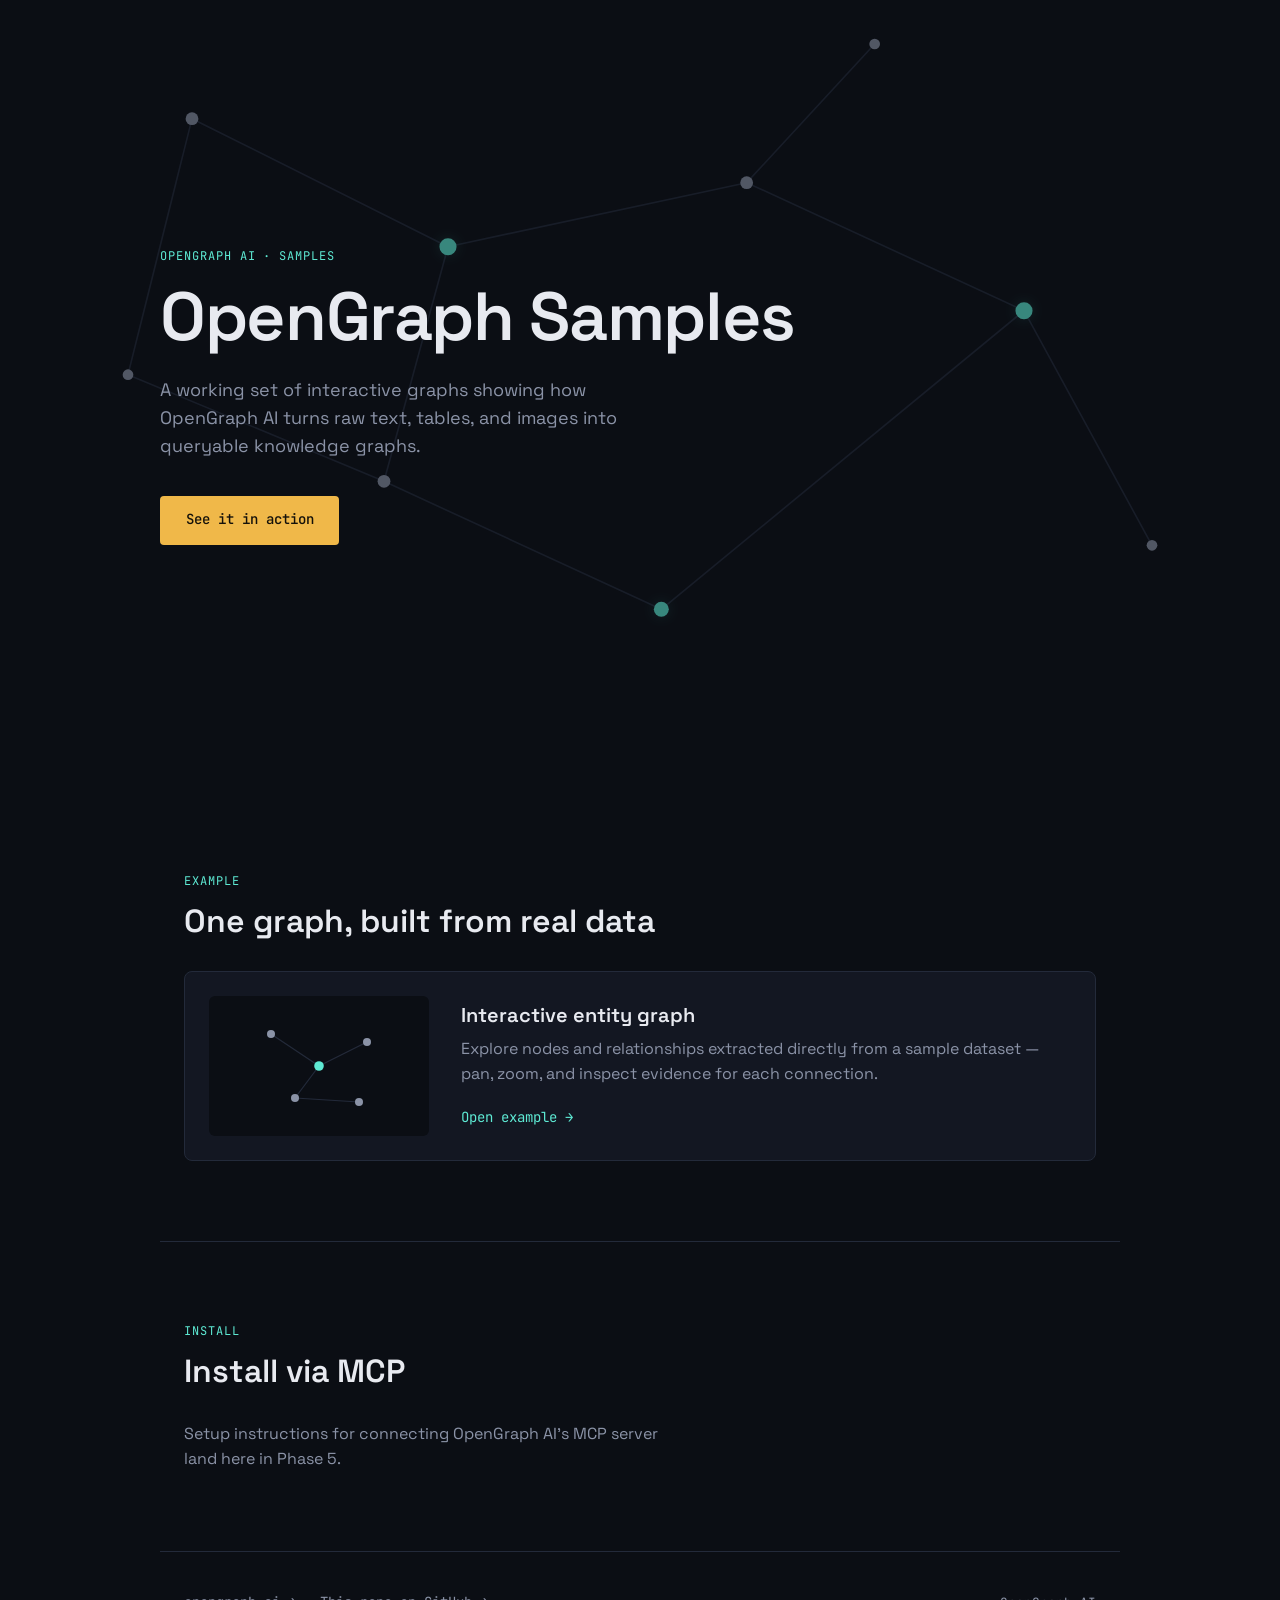
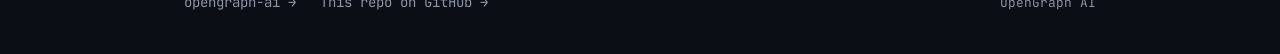
==== index.html @ 24774e09 "Build landing page" ====
<!DOCTYPE html>
<html lang="en">
<head>
  <meta charset="UTF-8">
  <meta name="viewport" content="width=device-width, initial-scale=1.0">
  <title>OpenGraph Samples</title>
  <meta name="description" content="Interactive graph examples from OpenGraph AI">

  <!-- Open Graph meta tags for social share previews -->
  <meta property="og:title" content="OpenGraph Samples">
  <meta property="og:description" content="Interactive graph examples from OpenGraph AI">
  <meta property="og:image" content="assets/og-preview.png">

  <link rel="preconnect" href="https://fonts.googleapis.com">
  <link rel="preconnect" href="https://fonts.gstatic.com" crossorigin>
  <link href="https://fonts.googleapis.com/css2?family=JetBrains+Mono:wght@400;500&family=Space+Grotesk:wght@400;500;600;700&display=swap" rel="stylesheet">

  <link rel="stylesheet" href="styles.css">
</head>
<body>

  <!-- ============ HERO ============ -->
  <header class="hero">
    <svg class="hero__graph" viewBox="0 0 1200 800" preserveAspectRatio="xMidYMid slice" aria-hidden="true">
      <g class="hero__edges">
        <line x1="180" y1="140" x2="420" y2="260" />
        <line x1="420" y1="260" x2="360" y2="480" />
        <line x1="420" y1="260" x2="700" y2="200" />
        <line x1="700" y1="200" x2="960" y2="320" />
        <line x1="700" y1="200" x2="820" y2="70" />
        <line x1="360" y1="480" x2="620" y2="600" />
        <line x1="620" y1="600" x2="960" y2="320" />
        <line x1="960" y1="320" x2="1080" y2="540" />
        <line x1="180" y1="140" x2="120" y2="380" />
        <line x1="120" y1="380" x2="360" y2="480" />
      </g>
      <g class="hero__nodes">
        <circle cx="180" cy="140" r="6" />
        <circle cx="420" cy="260" r="8" class="is-accent" />
        <circle cx="700" cy="200" r="6" />
        <circle cx="960" cy="320" r="8" class="is-accent" />
        <circle cx="820" cy="70" r="5" />
        <circle cx="360" cy="480" r="6" />
        <circle cx="620" cy="600" r="7" class="is-accent" />
        <circle cx="1080" cy="540" r="5" />
        <circle cx="120" cy="380" r="5" />
      </g>
    </svg>

    <div class="hero__content">
      <p class="eyebrow">OpenGraph AI · Samples</p>
      <h1>OpenGraph Samples</h1>
      <p class="hero__pitch">A working set of interactive graphs showing how OpenGraph AI turns raw text, tables, and images into queryable knowledge graphs.</p>
      <a class="btn btn--primary" href="#example">See it in action</a>
    </div>
  </header>

  <!-- ============ EXAMPLE CARD ============ -->
  <main>
    <section id="example" class="section">
      <p class="eyebrow">Example</p>
      <h2>One graph, built from real data</h2>

      <a class="card" href="image/examples/graph.html">
        <div class="card__thumb" aria-hidden="true">
          <svg viewBox="0 0 200 140">
            <line x1="40" y1="30" x2="100" y2="70" />
            <line x1="100" y1="70" x2="160" y2="40" />
            <line x1="100" y1="70" x2="70" y2="110" />
            <line x1="70" y1="110" x2="150" y2="115" />
            <circle cx="40" cy="30" r="5" />
            <circle cx="100" cy="70" r="6" class="is-accent" />
            <circle cx="160" cy="40" r="5" />
            <circle cx="70" cy="110" r="5" />
            <circle cx="150" cy="115" r="5" />
          </svg>
        </div>
        <div class="card__body">
          <h3>Interactive entity graph</h3>
          <p>Explore nodes and relationships extracted directly from a sample dataset — pan, zoom, and inspect evidence for each connection.</p>
          <span class="card__link">Open example →</span>
        </div>
      </a>
    </section>

    <!-- ============ INSTALL MCP ============ -->
    <section id="install" class="section section--install">
      <p class="eyebrow">Install</p>
      <h2>Install via MCP</h2>
      <p class="section__note">Setup instructions for connecting OpenGraph AI's MCP server land here in Phase 5.</p>
    </section>
  </main>

  <!-- ============ FOOTER ============ -->
  <footer class="footer">
    <div class="footer__links">
      <a href="https://github.com/OpenGraphAI/opengraph-ai">opengraph-ai →</a>
      <a href="https://github.com/OpenGraphAI/opengraph-samples-MB">This repo on GitHub →</a>
    </div>
    <p class="footer__meta">OpenGraph AI</p>
  </footer>

</body>
</html>
---- styles.css ----
/* ==========================================================================
   Tokens
   ========================================================================== */
:root {
  --bg: #0B0E14;
  --surface: #131722;
  --surface-border: #232A3A;
  --text: #E8EAF0;
  --text-muted: #8B93A7;
  --accent: #5EEAD4;
  --accent-dim: #5EEAD433;
  --accent-2: #F0B849;

  --font-display: 'Space Grotesk', system-ui, sans-serif;
  --font-body: 'Space Grotesk', system-ui, sans-serif;
  --font-mono: 'JetBrains Mono', ui-monospace, 'SF Mono', monospace;

  --max-width: 960px;
}

/* ==========================================================================
   Reset / base
   ========================================================================== */
* {
  box-sizing: border-box;
}

html {
  scroll-behavior: smooth;
}

@media (prefers-reduced-motion: reduce) {
  html {
    scroll-behavior: auto;
  }
}

body {
  margin: 0;
  background: var(--bg);
  color: var(--text);
  font-family: var(--font-body);
  line-height: 1.55;
  -webkit-font-smoothing: antialiased;
}

a {
  color: inherit;
}

h1, h2, h3 {
  font-family: var(--font-display);
  font-weight: 600;
  line-height: 1.15;
  margin: 0;
}

p {
  margin: 0;
}

:focus-visible {
  outline: 2px solid var(--accent);
  outline-offset: 3px;
}

.eyebrow {
  font-family: var(--font-mono);
  font-size: 0.75rem;
  letter-spacing: 0.08em;
  text-transform: uppercase;
  color: var(--accent);
  margin: 0 0 0.75rem;
}

/* ==========================================================================
   Hero
   ========================================================================== */
.hero {
  position: relative;
  min-height: 88vh;
  display: flex;
  align-items: center;
  overflow: hidden;
  padding: 2rem 1.5rem;
}

.hero__graph {
  position: absolute;
  inset: 0;
  width: 100%;
  height: 100%;
  opacity: 0.55;
}

.hero__edges line {
  stroke: var(--surface-border);
  stroke-width: 1.5;
}

.hero__nodes circle {
  fill: var(--text-muted);
}

.hero__nodes circle.is-accent {
  fill: var(--accent);
  filter: drop-shadow(0 0 6px var(--accent-dim));
}

.hero__content {
  position: relative;
  z-index: 1;
  max-width: var(--max-width);
  margin: 0 auto;
  width: 100%;
}

.hero h1 {
  font-size: clamp(2.5rem, 6vw, 4.25rem);
  letter-spacing: -0.02em;
  margin-bottom: 1.25rem;
}

.hero__pitch {
  max-width: 42ch;
  font-size: 1.125rem;
  color: var(--text-muted);
  margin-bottom: 2.25rem;
}

/* ==========================================================================
   Buttons
   ========================================================================== */
.btn {
  display: inline-block;
  font-family: var(--font-mono);
  font-size: 0.875rem;
  font-weight: 500;
  text-decoration: none;
  padding: 0.85rem 1.6rem;
  border-radius: 4px;
  transition: transform 0.15s ease, background 0.15s ease;
}

.btn--primary {
  background: var(--accent-2);
  color: #14110A;
}

.btn--primary:hover {
  transform: translateY(-1px);
  background: #f5c363;
}

/* ==========================================================================
   Sections
   ========================================================================== */
.section {
  max-width: var(--max-width);
  margin: 0 auto;
  padding: 5rem 1.5rem;
}

.section h2 {
  font-size: clamp(1.5rem, 3vw, 2rem);
  margin-bottom: 2rem;
  max-width: 32ch;
}

.section--install {
  border-top: 1px solid var(--surface-border);
}

.section__note {
  color: var(--text-muted);
  max-width: 48ch;
}

/* ==========================================================================
   Example card
   ========================================================================== */
.card {
  display: grid;
  grid-template-columns: 220px 1fr;
  gap: 2rem;
  align-items: stretch;
  background: var(--surface);
  border: 1px solid var(--surface-border);
  border-radius: 8px;
  padding: 1.5rem;
  text-decoration: none;
  color: var(--text);
  transition: border-color 0.15s ease, transform 0.15s ease;
}

.card:hover {
  border-color: var(--accent);
  transform: translateY(-2px);
}

.card__thumb {
  background: var(--bg);
  border-radius: 6px;
  display: flex;
  align-items: center;
  justify-content: center;
  min-height: 140px;
}

.card__thumb svg {
  width: 80%;
  height: 80%;
}

.card__thumb line {
  stroke: var(--surface-border);
  stroke-width: 1.5;
}

.card__thumb circle {
  fill: var(--text-muted);
}

.card__thumb circle.is-accent {
  fill: var(--accent);
}

.card__body {
  display: flex;
  flex-direction: column;
  justify-content: center;
}

.card__body h3 {
  font-size: 1.25rem;
  margin-bottom: 0.6rem;
}

.card__body p {
  color: var(--text-muted);
  margin-bottom: 1.25rem;
}

.card__link {
  font-family: var(--font-mono);
  font-size: 0.875rem;
  color: var(--accent);
}

/* ==========================================================================
   Footer
   ========================================================================== */
.footer {
  border-top: 1px solid var(--surface-border);
  padding: 2.5rem 1.5rem;
  max-width: var(--max-width);
  margin: 0 auto;
  display: flex;
  flex-wrap: wrap;
  justify-content: space-between;
  gap: 1rem;
  align-items: center;
}

.footer__links {
  display: flex;
  gap: 1.5rem;
  flex-wrap: wrap;
}

.footer__links a {
  font-family: var(--font-mono);
  font-size: 0.875rem;
  text-decoration: none;
  color: var(--text-muted);
}

.footer__links a:hover {
  color: var(--accent);
}

.footer__meta {
  font-family: var(--font-mono);
  font-size: 0.8rem;
  color: var(--text-muted);
}

/* ==========================================================================
   Mobile (~380px)
   ========================================================================== */
@media (max-width: 480px) {
  .hero {
    min-height: 92vh;
    padding: 1.5rem 1.25rem;
  }

  .section {
    padding: 3.5rem 1.25rem;
  }

  .card {
    grid-template-columns: 1fr;
  }

  .card__thumb {
    min-height: 120px;
  }

  .footer {
    flex-direction: column;
    align-items: flex-start;
  }
}
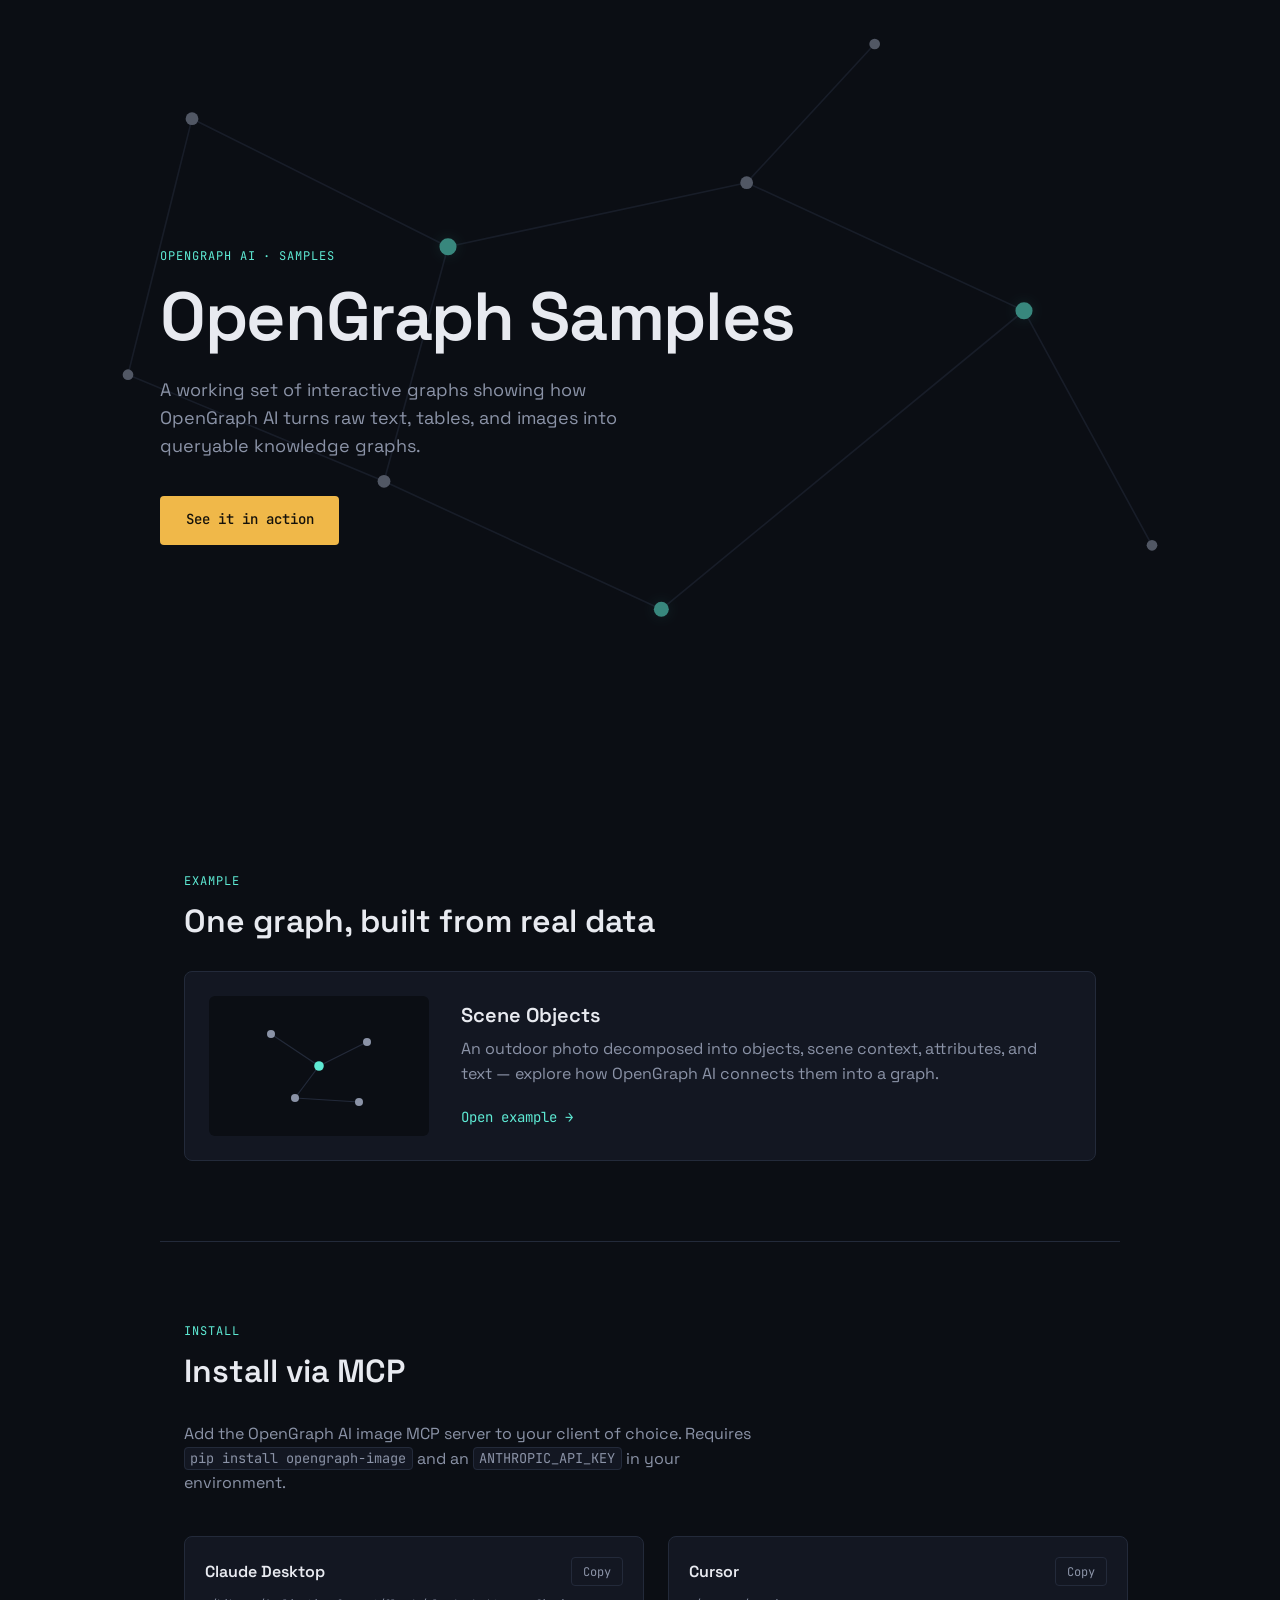
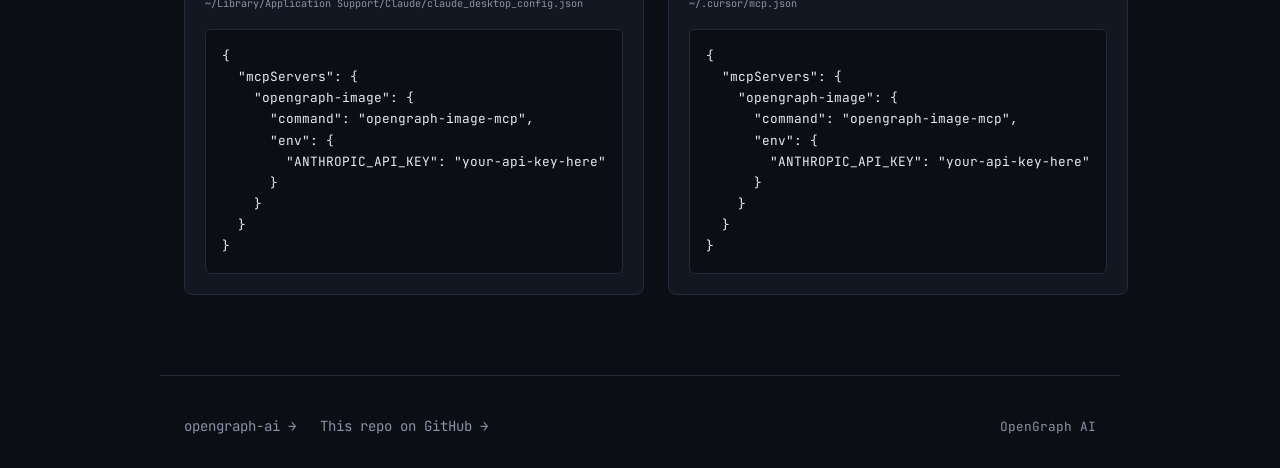
==== commit 93f9e525: "Add MCP install CTA" ====
--- a/index.html
+++ b/index.html
@@ -61,7 +61,7 @@
       <p class="eyebrow">Example</p>
       <h2>One graph, built from real data</h2>
 
-      <a class="card" href="image/examples/graph.html">
+      <a class="card" href="image/examples/scene-objects/graph.html">
         <div class="card__thumb" aria-hidden="true">
           <svg viewBox="0 0 200 140">
             <line x1="40" y1="30" x2="100" y2="70" />
@@ -76,8 +76,8 @@
           </svg>
         </div>
         <div class="card__body">
-          <h3>Interactive entity graph</h3>
-          <p>Explore nodes and relationships extracted directly from a sample dataset — pan, zoom, and inspect evidence for each connection.</p>
+          <h3>Scene Objects</h3>
+          <p>An outdoor photo decomposed into objects, scene context, attributes, and text — explore how OpenGraph AI connects them into a graph.</p>
           <span class="card__link">Open example →</span>
         </div>
       </a>
@@ -87,7 +87,45 @@
     <section id="install" class="section section--install">
       <p class="eyebrow">Install</p>
       <h2>Install via MCP</h2>
-      <p class="section__note">Setup instructions for connecting OpenGraph AI's MCP server land here in Phase 5.</p>
+      <p class="section__note">Add the OpenGraph AI image MCP server to your client of choice. Requires <code>pip install opengraph-image</code> and an <code>ANTHROPIC_API_KEY</code> in your environment.</p>
+
+      <div class="mcp-grid">
+        <div class="mcp-card">
+          <div class="mcp-card__header">
+            <h3>Claude Desktop</h3>
+            <button class="copy-btn" data-copy-target="mcp-claude-desktop">Copy</button>
+          </div>
+          <p class="mcp-card__path"><code>~/Library/Application Support/Claude/claude_desktop_config.json</code></p>
+          <pre id="mcp-claude-desktop"><code>{
+  "mcpServers": {
+    "opengraph-image": {
+      "command": "opengraph-image-mcp",
+      "env": {
+        "ANTHROPIC_API_KEY": "your-api-key-here"
+      }
+    }
+  }
+}</code></pre>
+        </div>
+
+        <div class="mcp-card">
+          <div class="mcp-card__header">
+            <h3>Cursor</h3>
+            <button class="copy-btn" data-copy-target="mcp-cursor">Copy</button>
+          </div>
+          <p class="mcp-card__path"><code>~/.cursor/mcp.json</code></p>
+          <pre id="mcp-cursor"><code>{
+  "mcpServers": {
+    "opengraph-image": {
+      "command": "opengraph-image-mcp",
+      "env": {
+        "ANTHROPIC_API_KEY": "your-api-key-here"
+      }
+    }
+  }
+}</code></pre>
+        </div>
+      </div>
     </section>
   </main>
 
@@ -100,5 +138,28 @@
     <p class="footer__meta">OpenGraph AI</p>
   </footer>
 
+  <script>
+    document.querySelectorAll('.copy-btn').forEach((btn) => {
+      btn.addEventListener('click', () => {
+        const targetId = btn.getAttribute('data-copy-target');
+        const codeEl = document.getElementById(targetId);
+        const text = codeEl.innerText;
+
+        navigator.clipboard.writeText(text).then(() => {
+          const original = btn.textContent;
+          btn.textContent = 'Copied!';
+          btn.classList.add('is-copied');
+          setTimeout(() => {
+            btn.textContent = original;
+            btn.classList.remove('is-copied');
+          }, 1500);
+        }).catch(() => {
+          btn.textContent = 'Failed';
+          setTimeout(() => { btn.textContent = 'Copy'; }, 1500);
+        });
+      });
+    });
+  </script>
+
 </body>
 </html>
--- a/styles.css
+++ b/styles.css
@@ -59,6 +59,15 @@
   margin: 0;
 }
 
+code {
+  font-family: var(--font-mono);
+  font-size: 0.85em;
+  background: var(--surface);
+  border: 1px solid var(--surface-border);
+  border-radius: 4px;
+  padding: 0.1em 0.4em;
+}
+
 :focus-visible {
   outline: 2px solid var(--accent);
   outline-offset: 3px;
@@ -173,7 +182,8 @@
 
 .section__note {
   color: var(--text-muted);
-  max-width: 48ch;
+  max-width: 60ch;
+  margin-bottom: 2.5rem;
 }
 
 /* ==========================================================================
@@ -248,6 +258,86 @@
 }
 
 /* ==========================================================================
+   MCP install cards
+   ========================================================================== */
+.mcp-grid {
+  display: grid;
+  grid-template-columns: 1fr 1fr;
+  gap: 1.5rem;
+}
+
+.mcp-card {
+  background: var(--surface);
+  border: 1px solid var(--surface-border);
+  border-radius: 8px;
+  padding: 1.25rem;
+}
+
+.mcp-card__header {
+  display: flex;
+  align-items: center;
+  justify-content: space-between;
+  margin-bottom: 0.5rem;
+}
+
+.mcp-card__header h3 {
+  font-size: 1rem;
+}
+
+.mcp-card__path {
+  font-size: 0.75rem;
+  color: var(--text-muted);
+  margin-bottom: 1rem;
+  word-break: break-all;
+}
+
+.mcp-card__path code {
+  background: none;
+  border: none;
+  padding: 0;
+}
+
+.mcp-card pre {
+  margin: 0;
+  background: var(--bg);
+  border: 1px solid var(--surface-border);
+  border-radius: 6px;
+  padding: 1rem;
+  overflow-x: auto;
+}
+
+.mcp-card pre code {
+  background: none;
+  border: none;
+  padding: 0;
+  font-size: 0.8rem;
+  color: var(--text);
+  white-space: pre;
+}
+
+.copy-btn {
+  font-family: var(--font-mono);
+  font-size: 0.75rem;
+  background: transparent;
+  color: var(--text-muted);
+  border: 1px solid var(--surface-border);
+  border-radius: 4px;
+  padding: 0.35rem 0.7rem;
+  cursor: pointer;
+  transition: border-color 0.15s ease, color 0.15s ease;
+}
+
+.copy-btn:hover {
+  border-color: var(--accent);
+  color: var(--accent);
+}
+
+.copy-btn.is-copied {
+  border-color: var(--accent);
+  color: var(--accent);
+}
+
+/* ==========================================================================
    Footer
    ========================================================================== */
 .footer {
@@ -306,6 +396,10 @@
     min-height: 120px;
   }
 
+  .mcp-grid {
+    grid-template-columns: 1fr;
+  }
+
   .footer {
     flex-direction: column;
     align-items: flex-start;
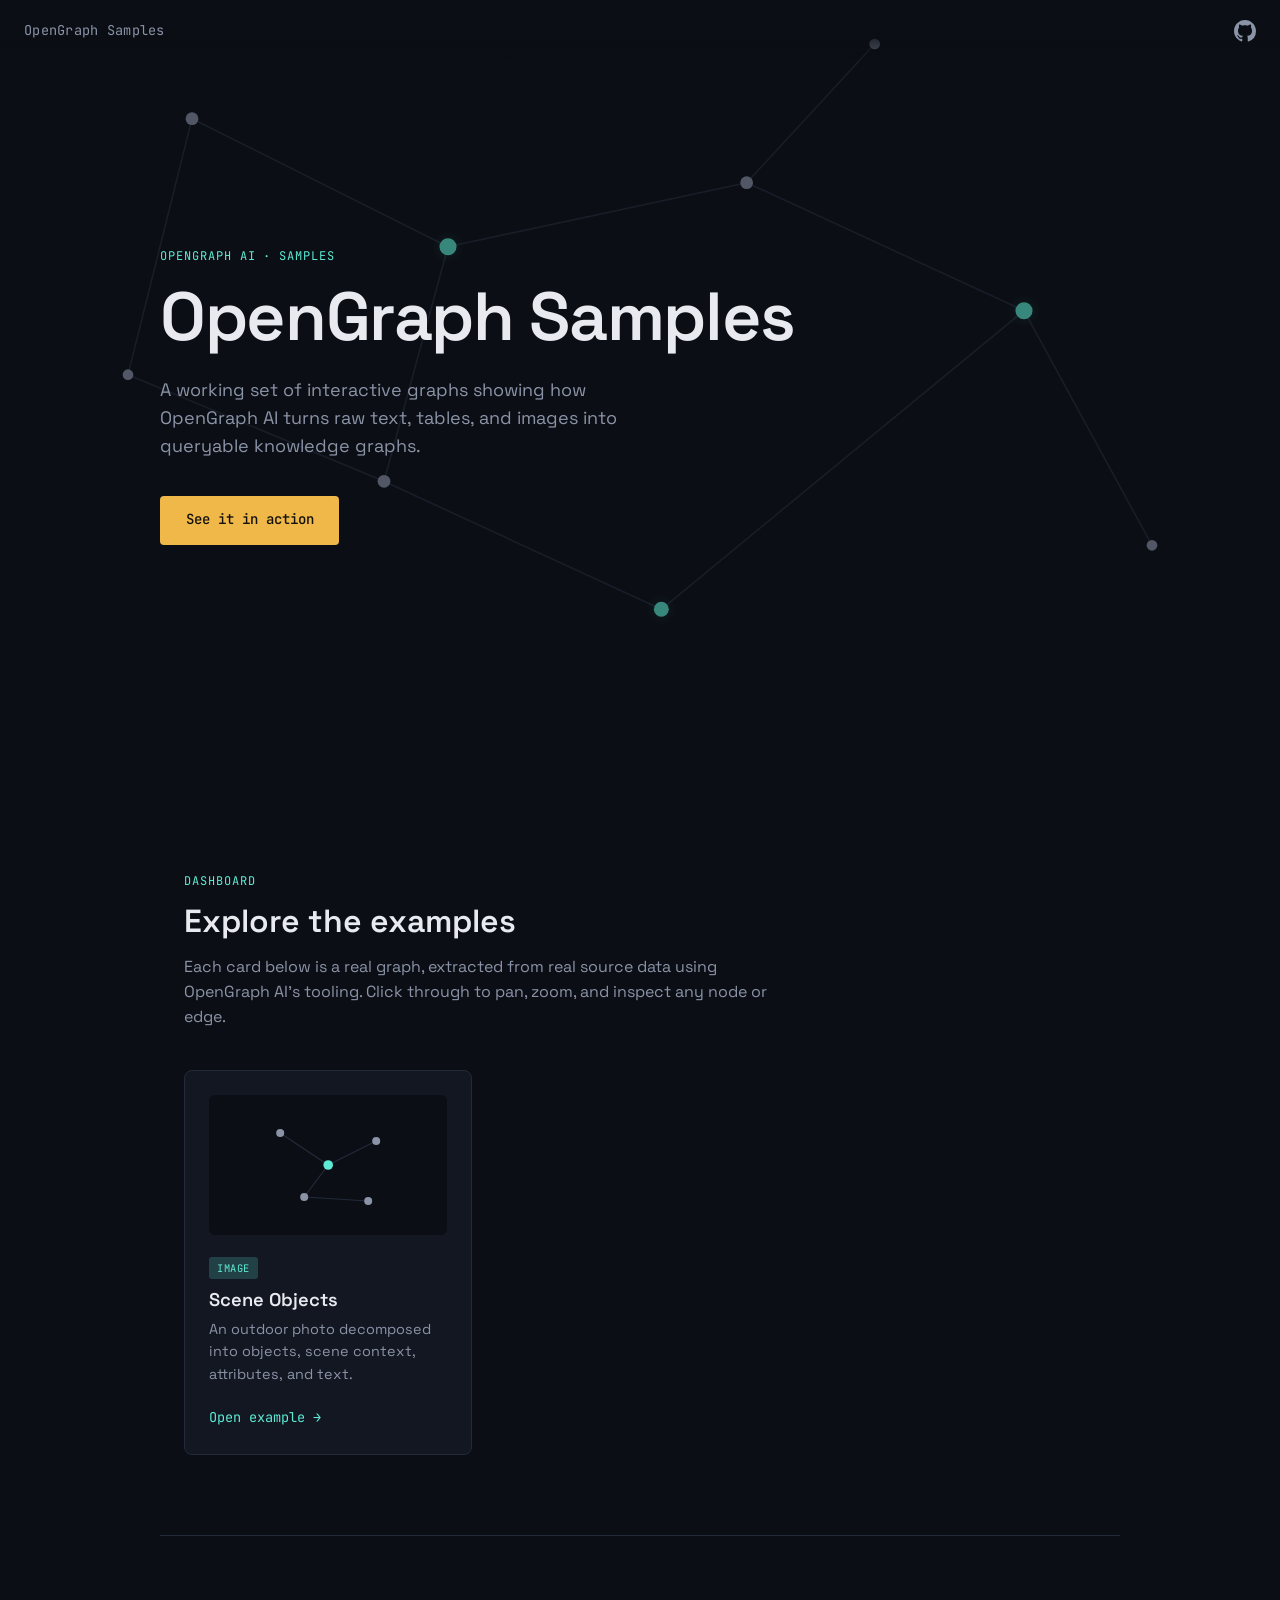
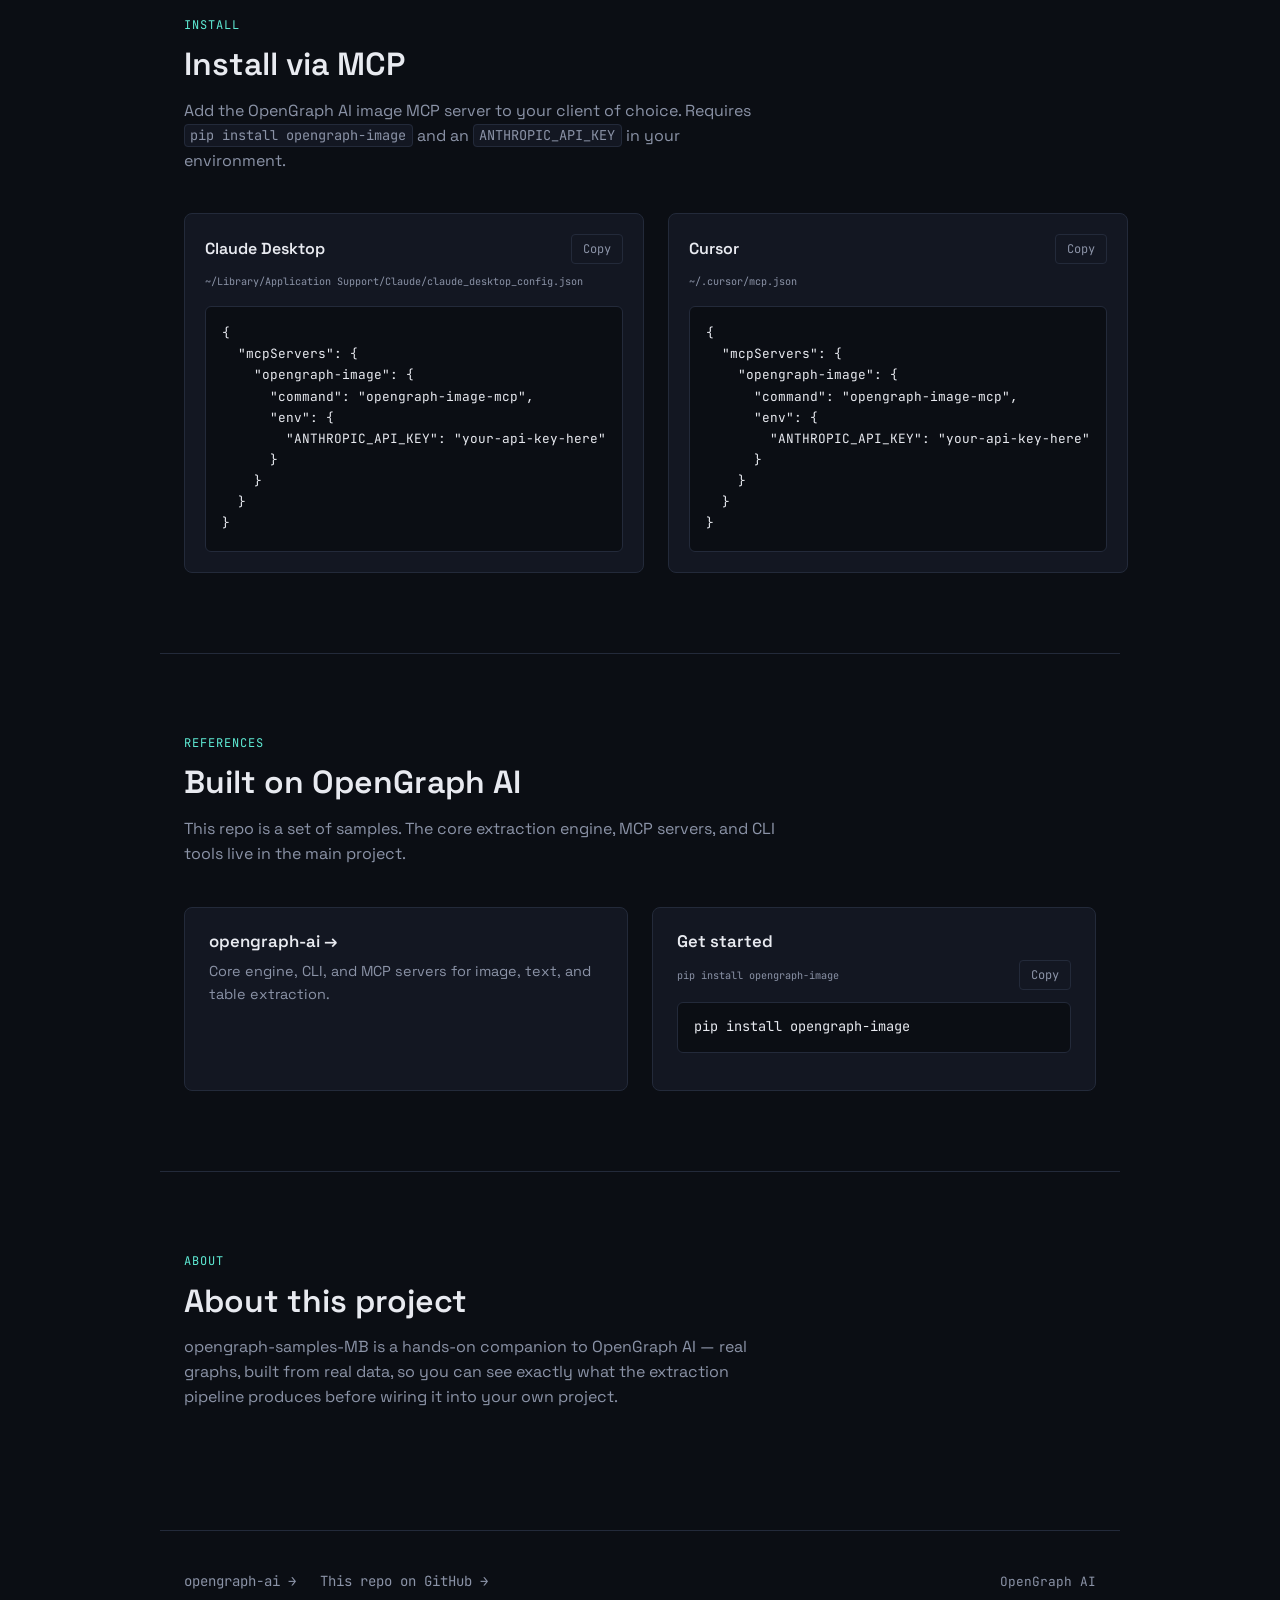
==== commit 2cb4c926: "Redesign landing page: dashboard, references, nav" ====
--- a/index.html
+++ b/index.html
@@ -18,6 +18,23 @@
   <link rel="stylesheet" href="styles.css">
 </head>
 <body>
+
+  <!-- ============ NAV ============ -->
+  <nav class="nav">
+    <span class="nav__logo">OpenGraph Samples</span>
+    <a class="nav__github" href="https://github.com/OpenGraphAI/opengraph-samples-MB" aria-label="View on GitHub" target="_blank" rel="noopener">
+      <svg viewBox="0 0 16 16" width="22" height="22" fill="currentColor" aria-hidden="true">
+        <path d="M8 0C3.58 0 0 3.58 0 8c0 3.54 2.29 6.53 5.47 7.59.4.07.55-.17.55-.38
+        0-.19-.01-.82-.01-1.49-2.01.37-2.53-.49-2.69-.94-.09-.23-.48-.94-.82-1.13
+        -.28-.15-.68-.52-.01-.53.63-.01 1.08.58 1.23.82.72 1.21 1.87.87 2.33.66
+        .07-.52.28-.87.51-1.07-1.78-.2-3.64-.89-3.64-3.95 0-.87.31-1.59.82-2.15
+        -.08-.2-.36-1.02.08-2.12 0 0 .67-.21 2.2.82.64-.18 1.32-.27 2-.27
+        .68 0 1.36.09 2 .27 1.53-1.04 2.2-.82 2.2-.82.44 1.1.16 1.92.08 2.12
+        .51.56.82 1.27.82 2.15 0 3.07-1.87 3.75-3.65 3.95.29.25.54.73.54 1.48
+        0 1.07-.01 1.93-.01 2.2 0 .21.15.46.55.38A8.01 8.01 0 0 0 16 8c0-4.42-3.58-8-8-8z"/>
+      </svg>
+    </a>
+  </nav>
 
   <!-- ============ HERO ============ -->
   <header class="hero">
@@ -51,36 +68,42 @@
       <p class="eyebrow">OpenGraph AI · Samples</p>
       <h1>OpenGraph Samples</h1>
       <p class="hero__pitch">A working set of interactive graphs showing how OpenGraph AI turns raw text, tables, and images into queryable knowledge graphs.</p>
-      <a class="btn btn--primary" href="#example">See it in action</a>
+      <a class="btn btn--primary" href="#dashboard">See it in action</a>
     </div>
   </header>
 
-  <!-- ============ EXAMPLE CARD ============ -->
   <main>
-    <section id="example" class="section">
-      <p class="eyebrow">Example</p>
-      <h2>One graph, built from real data</h2>
-
-      <a class="card" href="image/examples/scene-objects/graph.html">
-        <div class="card__thumb" aria-hidden="true">
-          <svg viewBox="0 0 200 140">
-            <line x1="40" y1="30" x2="100" y2="70" />
-            <line x1="100" y1="70" x2="160" y2="40" />
-            <line x1="100" y1="70" x2="70" y2="110" />
-            <line x1="70" y1="110" x2="150" y2="115" />
-            <circle cx="40" cy="30" r="5" />
-            <circle cx="100" cy="70" r="6" class="is-accent" />
-            <circle cx="160" cy="40" r="5" />
-            <circle cx="70" cy="110" r="5" />
-            <circle cx="150" cy="115" r="5" />
-          </svg>
-        </div>
-        <div class="card__body">
-          <h3>Scene Objects</h3>
-          <p>An outdoor photo decomposed into objects, scene context, attributes, and text — explore how OpenGraph AI connects them into a graph.</p>
-          <span class="card__link">Open example →</span>
-        </div>
-      </a>
+    <!-- ============ MAIN DASHBOARD ============ -->
+    <section id="dashboard" class="section">
+      <p class="eyebrow">Dashboard</p>
+      <h2>Explore the examples</h2>
+      <p class="section__note">Each card below is a real graph, extracted from real source data using OpenGraph AI's tooling. Click through to pan, zoom, and inspect any node or edge.</p>
+
+      <div class="example-grid">
+        <a class="card" href="image/examples/scene-objects/graph.html">
+          <div class="card__thumb" aria-hidden="true">
+            <svg viewBox="0 0 200 140">
+              <line x1="40" y1="30" x2="100" y2="70" />
+              <line x1="100" y1="70" x2="160" y2="40" />
+              <line x1="100" y1="70" x2="70" y2="110" />
+              <line x1="70" y1="110" x2="150" y2="115" />
+              <circle cx="40" cy="30" r="5" />
+              <circle cx="100" cy="70" r="6" class="is-accent" />
+              <circle cx="160" cy="40" r="5" />
+              <circle cx="70" cy="110" r="5" />
+              <circle cx="150" cy="115" r="5" />
+            </svg>
+          </div>
+          <div class="card__body">
+            <span class="card__badge">Image</span>
+            <h3>Scene Objects</h3>
+            <p>An outdoor photo decomposed into objects, scene context, attributes, and text.</p>
+            <span class="card__link">Open example →</span>
+          </div>
+        </a>
+
+        <!-- Add more example cards here as new modalities/examples are built -->
+      </div>
     </section>
 
     <!-- ============ INSTALL MCP ============ -->
@@ -126,6 +149,37 @@
 }</code></pre>
         </div>
       </div>
+    </section>
+
+    <!-- ============ REFERENCES ============ -->
+    <section id="references" class="section section--references">
+      <p class="eyebrow">References</p>
+      <h2>Built on OpenGraph AI</h2>
+      <p class="section__note">This repo is a set of samples. The core extraction engine, MCP servers, and CLI tools live in the main project.</p>
+
+      <div class="ref-grid">
+        <a class="ref-card" href="https://github.com/OpenGraphAI/opengraph-ai" target="_blank" rel="noopener">
+          <h3>opengraph-ai →</h3>
+          <p>Core engine, CLI, and MCP servers for image, text, and table extraction.</p>
+        </a>
+
+        <div class="ref-card ref-card--code">
+          <h3>Get started</h3>
+          <div class="mcp-card__header">
+            <span class="mcp-card__path" style="margin:0;"><code>pip install opengraph-image</code></span>
+            <button class="copy-btn" data-copy-target="ref-pip-install">Copy</button>
+          </div>
+          <pre id="ref-pip-install" style="margin-top: 0.75rem;"><code>pip install opengraph-image</code></pre>
+        </div>
+      </div>
+    </section>
+
+    <!-- ============ ABOUT / BIO ============ -->
+    <section id="about" class="section section--about">
+      <p class="eyebrow">About</p>
+      <h2>About this project</h2>
+      <!-- Customize this with your own intro/bio -->
+      <p class="section__note">opengraph-samples-MB is a hands-on companion to OpenGraph AI — real graphs, built from real data, so you can see exactly what the extraction pipeline produces before wiring it into your own project.</p>
     </section>
   </main>
 
--- a/styles.css
+++ b/styles.css
@@ -83,6 +83,39 @@
 }
 
 /* ==========================================================================
+   Nav
+   ========================================================================== */
+.nav {
+  position: fixed;
+  top: 0; left: 0; right: 0;
+  z-index: 20;
+  display: flex;
+  align-items: center;
+  justify-content: space-between;
+  padding: 1.25rem 1.5rem;
+  background: linear-gradient(to bottom, var(--bg) 40%, transparent);
+}
+
+.nav__logo {
+  font-family: var(--font-mono);
+  font-size: 0.85rem;
+  color: var(--text-muted);
+  letter-spacing: 0.02em;
+}
+
+.nav__github {
+  color: var(--text-muted);
+  display: flex;
+  align-items: center;
+  transition: color 0.15s ease, transform 0.15s ease;
+}
+
+.nav__github:hover {
+  color: var(--accent);
+  transform: translateY(-1px);
+}
+
+/* ==========================================================================
    Hero
    ========================================================================== */
 .hero {
@@ -172,11 +205,13 @@
 
 .section h2 {
   font-size: clamp(1.5rem, 3vw, 2rem);
-  margin-bottom: 2rem;
+  margin-bottom: 1rem;
   max-width: 32ch;
 }
 
-.section--install {
+.section--install,
+.section--references,
+.section--about {
   border-top: 1px solid var(--surface-border);
 }
 
@@ -187,13 +222,17 @@
 }
 
 /* ==========================================================================
-   Example card
-   ========================================================================== */
+   Dashboard / example cards
+   ========================================================================== */
+.example-grid {
+  display: grid;
+  grid-template-columns: repeat(auto-fill, minmax(280px, 1fr));
+  gap: 1.5rem;
+}
+
 .card {
-  display: grid;
-  grid-template-columns: 220px 1fr;
-  gap: 2rem;
-  align-items: stretch;
+  display: flex;
+  flex-direction: column;
   background: var(--surface);
   border: 1px solid var(--surface-border);
   border-radius: 8px;
@@ -215,6 +254,7 @@
   align-items: center;
   justify-content: center;
   min-height: 140px;
+  margin-bottom: 1.25rem;
 }
 
 .card__thumb svg {
@@ -235,26 +275,36 @@
   fill: var(--accent);
 }
 
-.card__body {
-  display: flex;
-  flex-direction: column;
-  justify-content: center;
+.card__badge {
+  display: inline-block;
+  font-family: var(--font-mono);
+  font-size: 0.65rem;
+  text-transform: uppercase;
+  letter-spacing: 0.06em;
+  color: var(--accent);
+  background: var(--accent-dim);
+  border-radius: 3px;
+  padding: 0.2rem 0.5rem;
+  margin-bottom: 0.6rem;
+  width: fit-content;
 }
 
 .card__body h3 {
-  font-size: 1.25rem;
-  margin-bottom: 0.6rem;
+  font-size: 1.15rem;
+  margin-bottom: 0.5rem;
 }
 
 .card__body p {
   color: var(--text-muted);
   margin-bottom: 1.25rem;
+  font-size: 0.9rem;
 }
 
 .card__link {
   font-family: var(--font-mono);
-  font-size: 0.875rem;
-  color: var(--accent);
+  font-size: 0.85rem;
+  color: var(--accent);
+  margin-top: auto;
 }
 
 /* ==========================================================================
@@ -325,6 +375,7 @@
   padding: 0.35rem 0.7rem;
   cursor: pointer;
   transition: border-color 0.15s ease, color 0.15s ease;
+  flex-shrink: 0;
 }
 
 .copy-btn:hover {
@@ -335,6 +386,56 @@
 .copy-btn.is-copied {
   border-color: var(--accent);
   color: var(--accent);
+}
+
+/* ==========================================================================
+   References
+   ========================================================================== */
+.ref-grid {
+  display: grid;
+  grid-template-columns: 1fr 1fr;
+  gap: 1.5rem;
+}
+
+.ref-card {
+  display: block;
+  background: var(--surface);
+  border: 1px solid var(--surface-border);
+  border-radius: 8px;
+  padding: 1.5rem;
+  text-decoration: none;
+  color: var(--text);
+  transition: border-color 0.15s ease, transform 0.15s ease;
+}
+
+a.ref-card:hover {
+  border-color: var(--accent);
+  transform: translateY(-2px);
+}
+
+.ref-card h3 {
+  font-size: 1.05rem;
+  margin-bottom: 0.6rem;
+}
+
+.ref-card p {
+  color: var(--text-muted);
+  font-size: 0.9rem;
+}
+
+.ref-card--code pre {
+  background: var(--bg);
+  border: 1px solid var(--surface-border);
+  border-radius: 6px;
+  padding: 0.85rem 1rem;
+  overflow-x: auto;
+}
+
+.ref-card--code pre code {
+  background: none;
+  border: none;
+  padding: 0;
+  font-size: 0.85rem;
 }
 
 /* ==========================================================================
@@ -388,15 +489,12 @@
     padding: 3.5rem 1.25rem;
   }
 
-  .card {
+  .example-grid {
     grid-template-columns: 1fr;
   }
 
-  .card__thumb {
-    min-height: 120px;
-  }
-
-  .mcp-grid {
+  .mcp-grid,
+  .ref-grid {
     grid-template-columns: 1fr;
   }
 
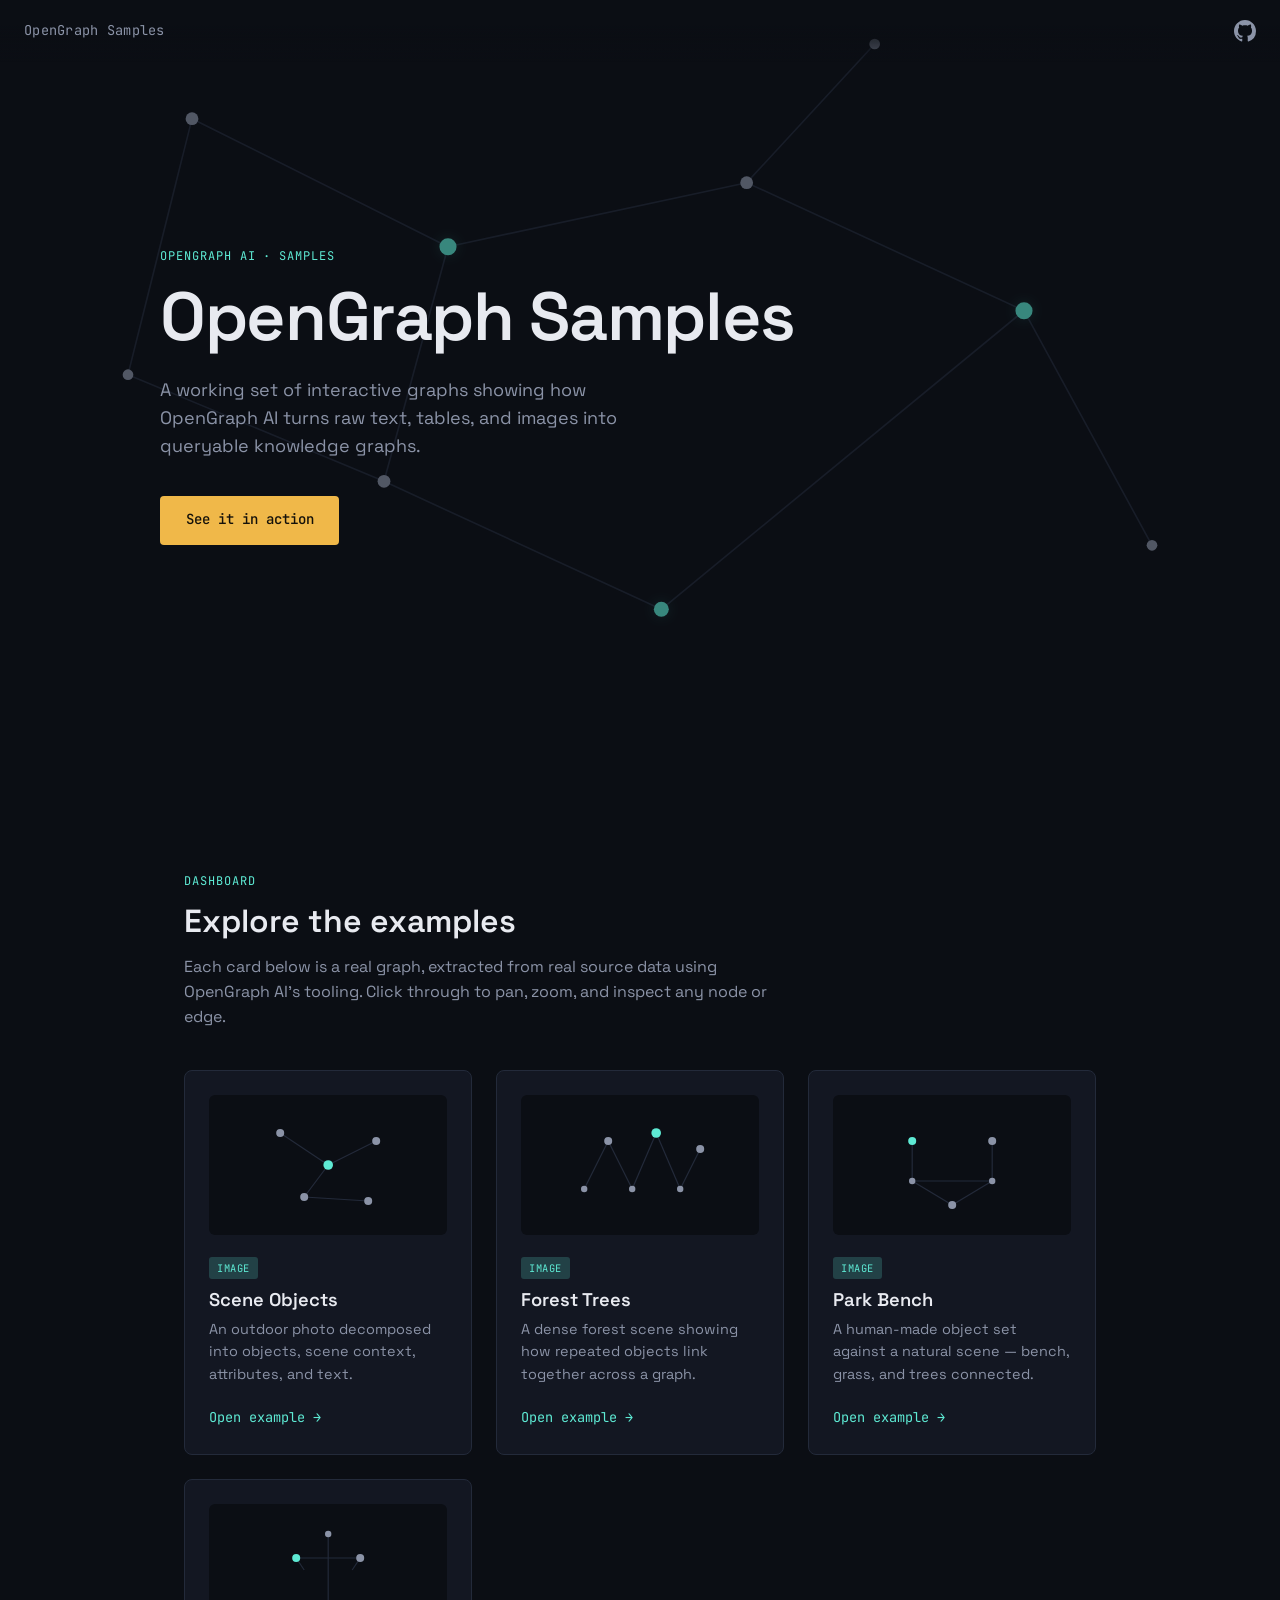
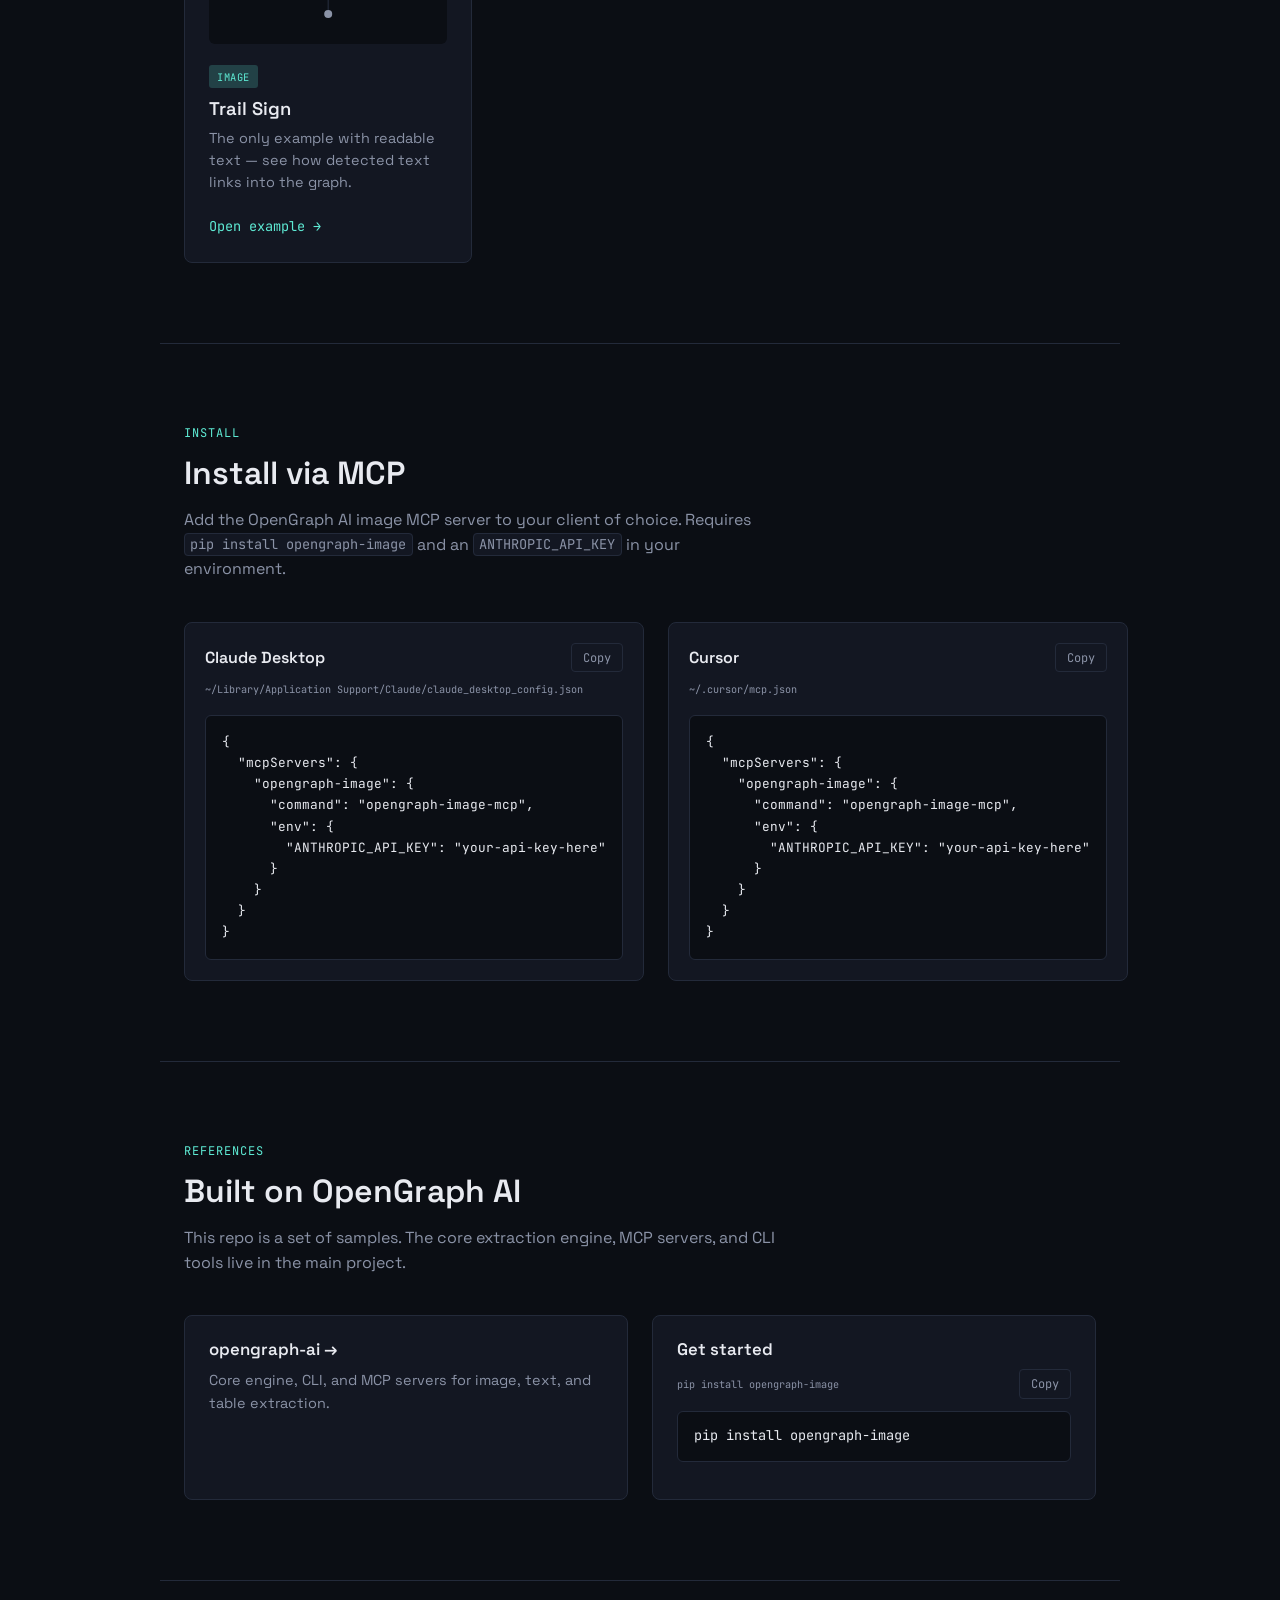
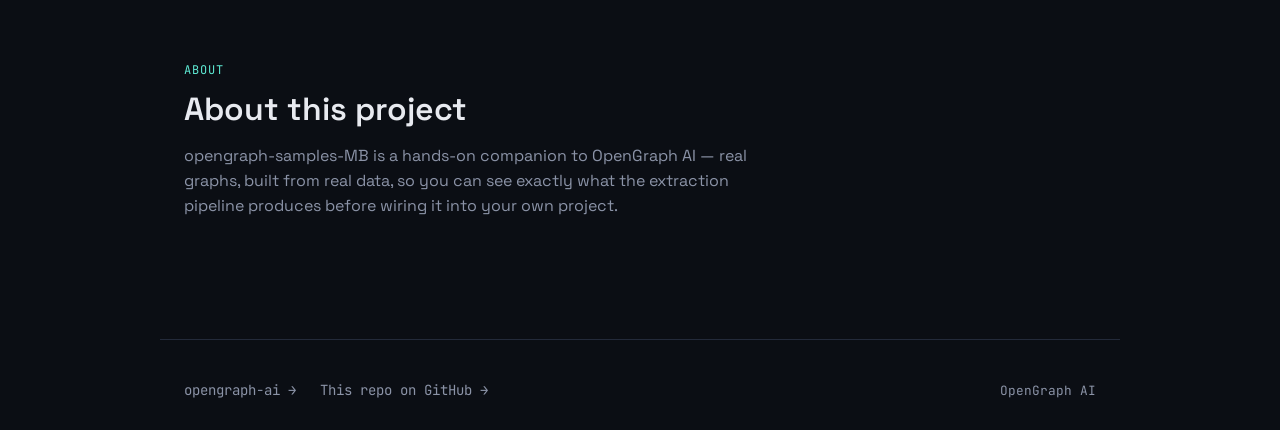
==== commit c3683f97: "Add 4-card dashboard" ====
--- a/index.html
+++ b/index.html
@@ -102,7 +102,73 @@
           </div>
         </a>
 
-        <!-- Add more example cards here as new modalities/examples are built -->
+        <a class="card" href="image/examples/forest-trees/graph.html">
+          <div class="card__thumb" aria-hidden="true">
+            <svg viewBox="0 0 200 140">
+              <line x1="30" y1="100" x2="60" y2="40" />
+              <line x1="60" y1="40" x2="90" y2="100" />
+              <line x1="90" y1="100" x2="120" y2="30" />
+              <line x1="120" y1="30" x2="150" y2="100" />
+              <line x1="150" y1="100" x2="175" y2="50" />
+              <circle cx="60" cy="40" r="5" />
+              <circle cx="120" cy="30" r="6" class="is-accent" />
+              <circle cx="175" cy="50" r="5" />
+              <circle cx="30" cy="100" r="4" />
+              <circle cx="90" cy="100" r="4" />
+              <circle cx="150" cy="100" r="4" />
+            </svg>
+          </div>
+          <div class="card__body">
+            <span class="card__badge">Image</span>
+            <h3>Forest Trees</h3>
+            <p>A dense forest scene showing how repeated objects link together across a graph.</p>
+            <span class="card__link">Open example →</span>
+          </div>
+        </a>
+
+        <a class="card" href="image/examples/park-bench/graph.html">
+          <div class="card__thumb" aria-hidden="true">
+            <svg viewBox="0 0 200 140">
+              <line x1="50" y1="40" x2="50" y2="90" />
+              <line x1="50" y1="90" x2="150" y2="90" />
+              <line x1="150" y1="90" x2="150" y2="40" />
+              <line x1="50" y1="90" x2="100" y2="120" />
+              <line x1="150" y1="90" x2="100" y2="120" />
+              <circle cx="50" cy="40" r="5" class="is-accent" />
+              <circle cx="150" cy="40" r="5" />
+              <circle cx="50" cy="90" r="4" />
+              <circle cx="150" cy="90" r="4" />
+              <circle cx="100" cy="120" r="5" />
+            </svg>
+          </div>
+          <div class="card__body">
+            <span class="card__badge">Image</span>
+            <h3>Park Bench</h3>
+            <p>A human-made object set against a natural scene — bench, grass, and trees connected.</p>
+            <span class="card__link">Open example →</span>
+          </div>
+        </a>
+
+        <a class="card" href="image/examples/trail-sign/graph.html">
+          <div class="card__thumb" aria-hidden="true">
+            <svg viewBox="0 0 200 140">
+              <line x1="100" y1="20" x2="100" y2="120" />
+              <line x1="60" y1="50" x2="140" y2="50" />
+              <line x1="60" y1="50" x2="70" y2="65" />
+              <line x1="140" y1="50" x2="130" y2="65" />
+              <circle cx="100" cy="20" r="4" />
+              <circle cx="60" cy="50" r="5" class="is-accent" />
+              <circle cx="140" cy="50" r="5" />
+              <circle cx="100" cy="120" r="5" />
+            </svg>
+          </div>
+          <div class="card__body">
+            <span class="card__badge">Image</span>
+            <h3>Trail Sign</h3>
+            <p>The only example with readable text — see how detected text links into the graph.</p>
+            <span class="card__link">Open example →</span>
+          </div>
+        </a>
       </div>
     </section>
 
@@ -217,3 +283,4 @@
 
 </body>
 </html>
+
